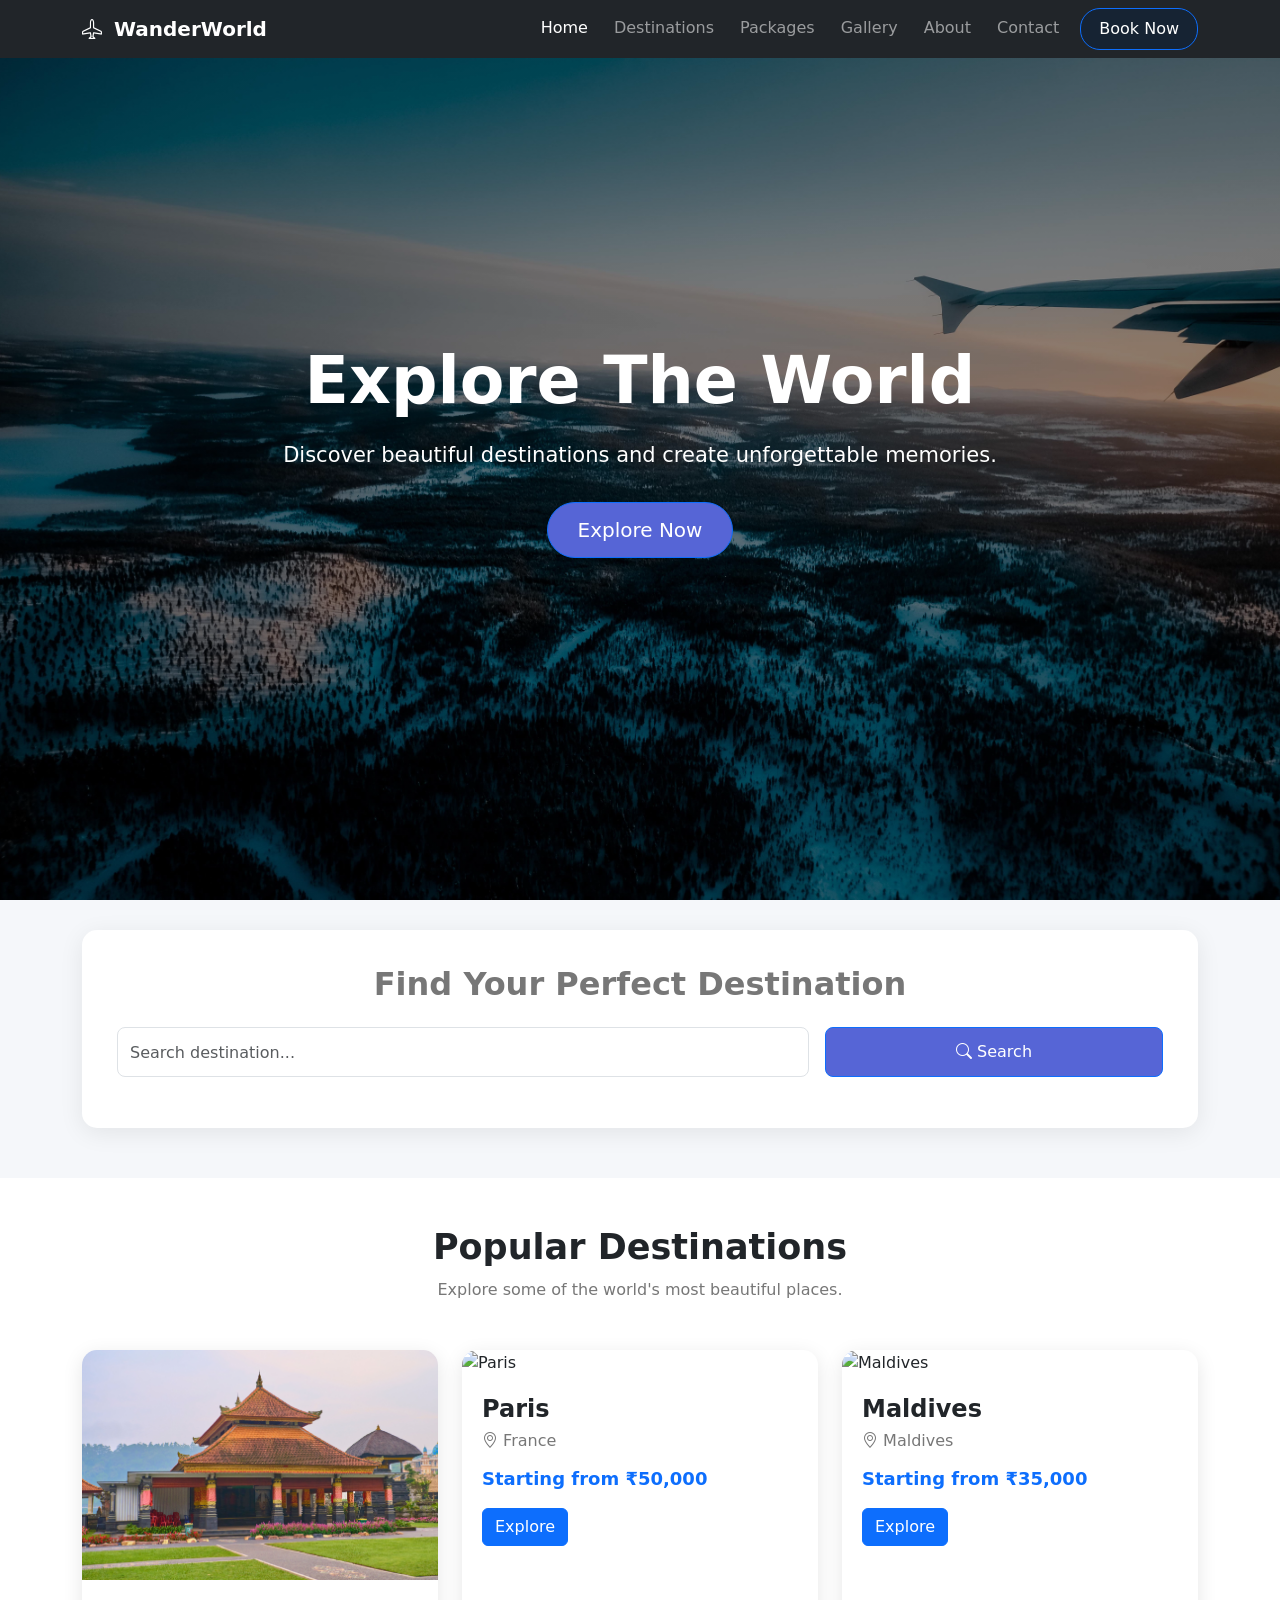
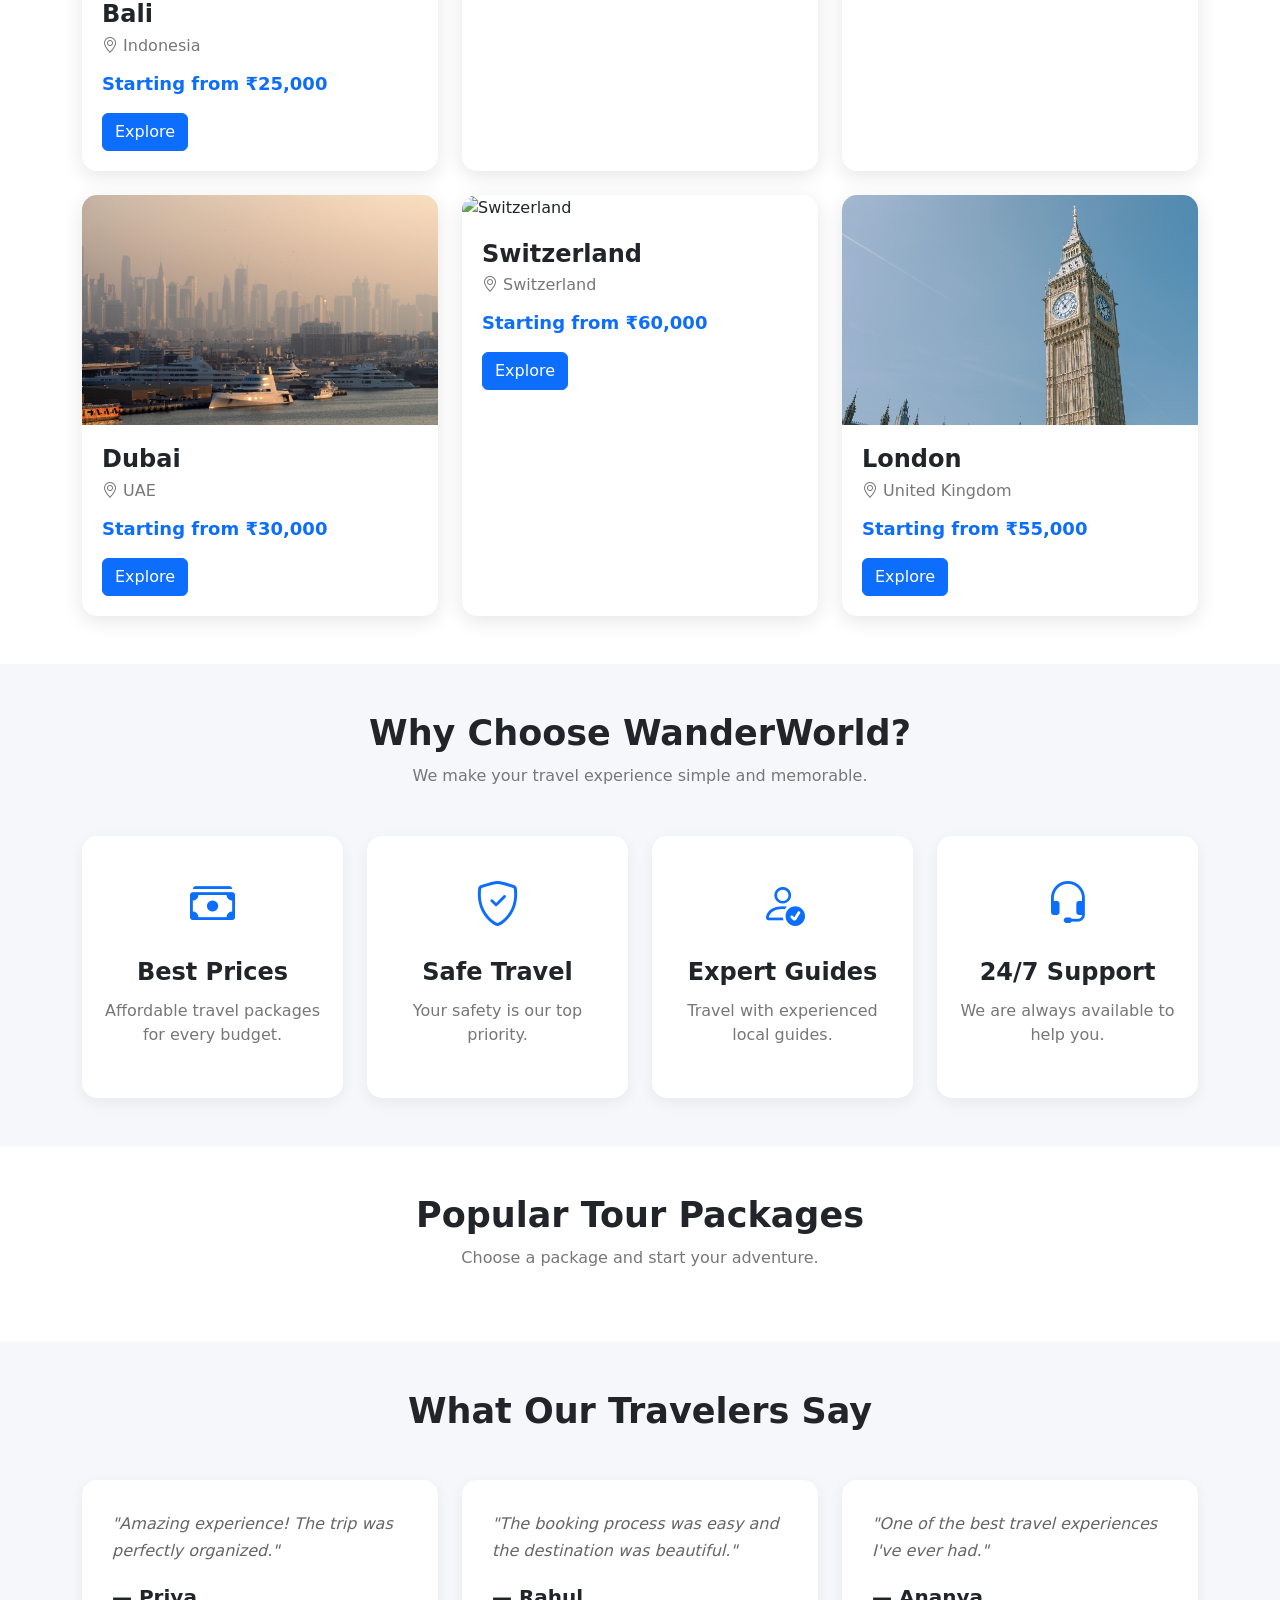
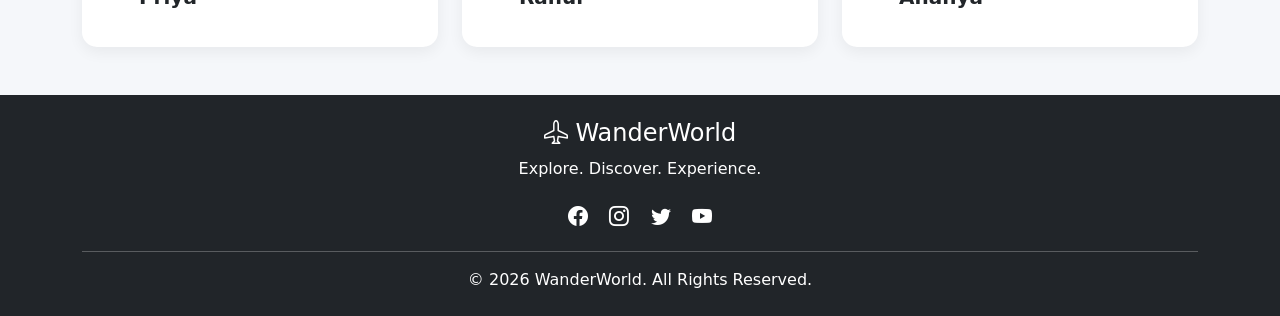
==== index.html @ 29ab521f "update" ====
<!DOCTYPE html>
<html lang="en">
<head>
    <meta charset="UTF-8">
    <meta name="viewport" content="width=device-width, initial-scale=1.0">
    <title>Explore the world</title>
    <link rel="stylesheet" href="index.css">
    <link href="https://cdn.jsdelivr.net/npm/bootstrap@5.3.8/dist/css/bootstrap.min.css" rel="stylesheet" integrity="sha384-sRIl4kxILFvY47J16cr9ZwB07vP4J8+LH7qKQnuqkuIAvNWLzeN8tE5YBujZqJLB" crossorigin="anonymous">
    <script src="https://cdn.jsdelivr.net/npm/bootstrap@5.3.8/dist/js/bootstrap.bundle.min.js" integrity="sha384-FKyoEForCGlyvwx9Hj09JcYn3nv7wiPVlz7YYwJrWVcXK/BmnVDxM+D2scQbITxI" crossorigin="anonymous"></script>
    <link rel="stylesheet" href="https://cdn.jsdelivr.net/npm/bootstrap-icons@1.11.3/font/bootstrap-icons.min.css">
    

</head>
<body>
     <nav class="navbar navbar-expand-lg navbar-dark bg-dark fixed-top">
        <div class="container">

            <a class="navbar-brand fw-bold" href="index.html">
                <i class="bi bi-airplane"></i> WanderWorld
            </a>


            <button class="navbar-toggler" type="button" data-bs-toggle="collapse"
                data-bs-target="#navbarMenu">
                <span class="navbar-toggler-icon"></span>
            </button>

            <div class="collapse navbar-collapse" id="navbarMenu">

                <ul class="navbar-nav ms-auto">

                    <li class="nav-item">
                        <a class="nav-link active" href="index.html">Home</a>
                    </li>

                    <li class="nav-item">
                        <a class="nav-link" href="destinations.html">Destinations</a>
                    </li>

                    <li class="nav-item">
                        <a class="nav-link" href="packages.html">Packages</a>
                    </li>

                    <li class="nav-item">
                        <a class="nav-link" href="gallery.html">Gallery</a>
                    </li>

                    <li class="nav-item">
                        <a class="nav-link" href="about.html">About</a>
                    </li>

                    <li class="nav-item">
                        <a class="nav-link" href="contact.html">Contact</a>
                    </li>

                    <li class="nav-item ms-lg-2">
                        <a class="btn btn-primary" href="booking.html">
                            Book Now
                        </a>
                    </li>

                </ul>

            </div>
        </div>
    </nav>
    <!-- ================= HERO SECTION ================= -->

    <section class="hero">

        <div class="hero-content text-center text-white">

            <h1>Explore The World</h1>

            <p>
                Discover beautiful destinations and create unforgettable memories.
            </p>

            <button class="btn btn-primary btn-lg" id="exploreBtn">
                Explore Now
            </button>

        </div>

    </section>
    <!-- ================= SEARCH SECTION ================= -->

    <section class="search-section">

        <div class="container">

            <div class="search-box">

                <h2 class="text-center mb-4">
                    Find Your Perfect Destination
                </h2>

                <div class="row g-3">

                    <div class="col-md-8">
                        <input type="text"
                            id="destinationSearch"
                            class="form-control"
                            placeholder="Search destination...">
                    </div>

                    <div class="col-md-4">
                        <button class="btn btn-primary w-100"
                            id="searchBtn">
                            <i class="bi bi-search"></i>
                            Search
                        </button>
                    </div>

                </div>

                <p id="searchMessage" class="text-center mt-3"></p>

            </div>

        </div>

    </section>
    <!-- ================= DESTINATIONS ================= -->

    <section class="destinations py-5" id="destinations">

        <div class="container">

            <div class="section-title text-center mb-5">

                <h2>Popular Destinations</h2>

                <p>
                    Explore some of the world's most beautiful places.
                </p>

            </div>

            <!-- JavaScript will create destination cards here -->

            <div class="row g-4" id="destinationContainer">

            </div>

        </div>

    </section>
    <!-- ================= WHY CHOOSE US ================= -->

    <section class="why-us py-5">

        <div class="container">

            <div class="section-title text-center mb-5">

                <h2>Why Choose WanderWorld?</h2>

                <p>
                    We make your travel experience simple and memorable.
                </p>

            </div>

            <div class="row g-4">

                <div class="col-md-3">

                    <div class="feature-card text-center">

                        <i class="bi bi-cash-stack"></i>

                        <h4>Best Prices</h4>

                        <p>
                            Affordable travel packages for every budget.
                        </p>

                    </div>

                </div>


                <div class="col-md-3">

                    <div class="feature-card text-center">

                        <i class="bi bi-shield-check"></i>

                        <h4>Safe Travel</h4>

                        <p>
                            Your safety is our top priority.
                        </p>

                    </div>

                </div>


                <div class="col-md-3">

                    <div class="feature-card text-center">

                        <i class="bi bi-person-check"></i>

                        <h4>Expert Guides</h4>

                        <p>
                            Travel with experienced local guides.
                        </p>

                    </div>

                </div>


                <div class="col-md-3">

                    <div class="feature-card text-center">

                        <i class="bi bi-headset"></i>

                        <h4>24/7 Support</h4>

                        <p>
                            We are always available to help you.
                        </p>

                    </div>

                </div>

            </div>

        </div>

    </section>
    <!-- ================= PACKAGES ================= -->

    <section class="packages py-5">

        <div class="container">

            <div class="section-title text-center mb-5">

                <h2>Popular Tour Packages</h2>

                <p>
                    Choose a package and start your adventure.
                </p>

            </div>

            <!-- JavaScript will create package cards here -->

            <div class="row g-4" id="packageContainer">

            </div>

        </div>

    </section>
    <!-- ================= TESTIMONIALS ================= -->

    <section class="testimonials py-5">

        <div class="container">

            <div class="section-title text-center mb-5">

                <h2>What Our Travelers Say</h2>

            </div>

            <div class="row g-4">

                <div class="col-md-4">

                    <div class="testimonial-card">

                        <p>
                            "Amazing experience! The trip was perfectly organized."
                        </p>

                        <h5>— Priya</h5>

                    </div>

                </div>


                <div class="col-md-4">

                    <div class="testimonial-card">

                        <p>
                            "The booking process was easy and the destination was beautiful."
                        </p>

                        <h5>— Rahul</h5>

                    </div>

                </div>


                <div class="col-md-4">

                    <div class="testimonial-card">

                        <p>
                            "One of the best travel experiences I've ever had."
                        </p>

                        <h5>— Ananya</h5>

                    </div>

                </div>

            </div>

        </div>

    </section>
    <!-- ================= FOOTER ================= -->

    <footer class="bg-dark text-white text-center py-4">

        <div class="container">

            <h5>
                <i class="bi bi-airplane"></i> WanderWorld
            </h5>

            <p class="mb-2">
                Explore. Discover. Experience.
            </p>

            <div class="social-icons">

                <i class="bi bi-facebook"></i>
                <i class="bi bi-instagram"></i>
                <i class="bi bi-twitter"></i>
                <i class="bi bi-youtube"></i>

            </div>

            <hr>

            <p class="mb-0">
                © 2026 WanderWorld. All Rights Reserved.
            </p>

        </div>

    </footer>







    
</body>
<script>
    // ===============================
// WANDERWORLD - HOME PAGE
// ===============================


// ===============================
// 1. DESTINATION DATA
// ===============================

const destinations = [
    {
        name: "Bali",
        country: "Indonesia",
        price: 25000,
        image: "images/bali.jpg"
    },

    {
        name: "Paris",
        country: "France",
        price: 50000,
        image: "images/paris.jpg"
    },

    {
        name: "Maldives",
        country: "Maldives",
        price: 35000,
        image: "images/maldives.jpg"
    },

    {
        name: "Dubai",
        country: "UAE",
        price: 30000,
        image: "images/dubai.jpg"
    },

    {
        name: "Switzerland",
        country: "Switzerland",
        price: 60000,
        image: "images/switzerland.jpg"
    },

    {
        name: "London",
        country: "United Kingdom",
        price: 55000,
        image: "images/london.jpg"
    }
];


// ===============================
// 2. GET DESTINATION CONTAINER
// ===============================

const destinationContainer =
    document.getElementById("destinationContainer");


// ===============================
// 3. DISPLAY DESTINATIONS
// ===============================

function displayDestinations(destinationList) {

    destinationContainer.innerHTML = "";

    destinationList.forEach(function(destination) {

        const card = document.createElement("div");

        card.className = "col-md-4";

        card.innerHTML = `
        
            <div class="destination-card">

                <img src="${destination.image}"
                     alt="${destination.name}">

                <div class="destination-content">

                    <h4>${destination.name}</h4>

                    <p class="location">
                        <i class="bi bi-geo-alt"></i>
                        ${destination.country}
                    </p>

                    <p class="price">
                        Starting from ₹${destination.price.toLocaleString("en-IN")}
                    </p>

                    <button class="btn btn-primary">
                        Explore
                    </button>

                </div>

            </div>
        
        `;

        destinationContainer.appendChild(card);
    });
}


// ===============================
// 4. DISPLAY DESTINATIONS
// ===============================

displayDestinations(destinations);


// ===============================
// 5. SEARCH DESTINATION
// ===============================

const searchInput =
    document.getElementById("destinationSearch");

const searchButton =
    document.getElementById("searchBtn");

const searchMessage =
    document.getElementById("searchMessage");


searchButton.addEventListener("click", function() {

    const searchText =
        searchInput.value.toLowerCase().trim();


    // Check empty search

    if (searchText === "") {

        displayDestinations(destinations);

        searchMessage.textContent =
            "Showing all destinations.";

        return;
    }


    // Filter destinations

    const filteredDestinations =
        destinations.filter(function(destination) {

            return (
                destination.name.toLowerCase().includes(searchText) ||
                destination.country.toLowerCase().includes(searchText)
            );

        });


    // Display results

    displayDestinations(filteredDestinations);


    // Search message

    if (filteredDestinations.length > 0) {

        searchMessage.textContent =
            `${filteredDestinations.length} destination(s) found.`;

    } else {

        searchMessage.textContent =
            "No destination found.";

    }

});


// ===============================
// 6. SEARCH USING ENTER KEY
// ===============================

searchInput.addEventListener("keyup", function(event) {

    if (event.key === "Enter") {

        searchButton.click();

    }

});


// ===============================
// 7. EXPLORE NOW BUTTON
// ===============================

const exploreButton =
    document.getElementById("exploreBtn");


exploreButton.addEventListener("click", function() {

    document.getElementById("destinations")
        .scrollIntoView({
            behavior: "smooth"
        });

});
</script>
</html>
---- index.css ----
* {
    margin: 0;
    padding: 0;
    box-sizing: border-box;
}

html {
    scroll-behavior: smooth;
}

body {
    font-family: Arial, Helvetica, sans-serif;
    color: #333;
    background-color: #fff;
}

section {
    overflow: hidden;
}

.section-title h2 {
    font-weight: 700;
    font-size: 35px;
    margin-bottom: 10px;
}
.section-title p {
    color: #777;
}


/* =========================
   NAVBAR
========================= */

.navbar {
    padding: 15px 0;
}

.navbar-brand {
    font-size: 24px;
}

.navbar-brand i {
    margin-right: 5px;
}

.nav-link {
    margin: 0 5px;
    transition: 0.3s;
}

.nav-link:hover {
    color: white !important;
}

.navbar .btn {
    padding: 8px 18px;
    border-radius: 20px;
    background-color: rgb(22, 35, 51);
}
.navbar .btn:hover{
    background-color: rgb(88, 83, 151);
}
/* =========================
   HERO SECTION
========================= */

.hero {
    height: 100vh;

    background-image:
        linear-gradient(
            rgba(0, 0, 0, 0.45),
            rgba(0, 0, 0, 0.45)
        ),
        url("./images/hero.jpg");

    background-size: cover;
    background-position: center;

    display: flex;
    align-items: center;
    justify-content: center;

    text-align: center;
}

.hero-content {
    max-width: 800px;
    padding: 20px;
}
.hero-content h1 {
    font-size: 65px;
    font-weight: 800;
    margin-bottom: 20px;
}

.hero-content p {
    font-size: 21px;
    margin-bottom: 30px;
}

.hero-content .btn {
    padding: 12px 30px;
    border-radius: 30px;
    background-color: rgb(86, 101, 214);
}
.hero-content .btn:hover{
    background-color: rgb(86, 101, 214);
}
/* =========================
   SEARCH SECTION
========================= */

.search-section {
    background-color: #f5f7fa;
    padding: 50px 0;
}

.search-box {
    background-color: white;
    padding: 35px;
    border-radius: 15px;

    box-shadow: 0 5px 25px rgba(0, 0, 0, 0.08);

    margin-top: -20px;
}

.search-box h2 {
    font-weight: 600;
    color: #777;
}

.search-box input {
    height: 50px;
    border-radius: 8px;
}

.search-box button {
    height: 50px;
    border-radius: 8px;
    background-color: rgb(86, 101, 214);
}
.search-box button:hover{
    background-color: rgb(86, 101, 214);
}
#searchMessage {
    font-weight: 600;
}
/* =========================
   DESTINATIONS
========================= */

.destinations {
    background-color: #fff;
}

.destination-card {
    background-color: white;
    border-radius: 15px;
    overflow: hidden;

    box-shadow: 0 5px 20px rgba(0, 0, 0, 0.10);

    transition: 0.4s;

    height: 100%;
}

.destination-card:hover {
    transform: translateY(-10px);

    box-shadow: 0 12px 30px rgba(0, 0, 0, 0.15);
}

.destination-card img {
    width: 100%;
    height: 230px;

    object-fit: cover;

    transition: 0.4s;
}
.destination-card:hover img {
    transform: scale(1.05);
}

.destination-content {
    padding: 20px;
}

.destination-content h4 {
    font-weight: 600;
    margin-bottom: 5px;
}

.destination-content .location {
    color: #777;
    margin-bottom: 12px;
}

.destination-content .price {
    color: #0d6efd;
    font-weight: 700;
    font-size: 18px;
}
/* =========================
   WHY CHOOSE US
========================= */

.why-us {
    background-color: #f5f7fa;
}

.feature-card {
    background-color: white;

    padding: 35px 20px;

    border-radius: 15px;

    height: 100%;

    transition: 0.3s;

    box-shadow: 0 5px 15px rgba(0, 0, 0, 0.06);
}

.feature-card:hover {
    transform: translateY(-8px);
}

.feature-card i {
    font-size: 45px;
    color: #0d6efd;

    display: block;

    margin-bottom: 20px;
}
.feature-card h4 {
    font-weight: 700;
    margin-bottom: 12px;
}

.feature-card p {
    color: #777;
}
/* =========================
   PACKAGES
========================= */

.packages {
    background-color: white;
}

.package-card {
    border: none;
    border-radius: 15px;

    overflow: hidden;

    box-shadow: 0 5px 20px rgba(0, 0, 0, 0.10);

    transition: 0.4s;

    height: 100%;
}

.package-card:hover {
    transform: translateY(-8px);
}

.package-card img {
    width: 100%;
    height: 220px;

    object-fit: cover;
}

.package-content {
    padding: 20px;
}
.package-content h4 {
    font-weight: 700;
}

.package-price {
    color: #0d6efd;

    font-size: 22px;

    font-weight: 700;
}
/* =========================
   TESTIMONIALS
========================= */

.testimonials {
    background-color: #f5f7fa;
}

.testimonial-card {
    background-color: white;

    padding: 30px;

    border-radius: 15px;

    height: 100%;

    box-shadow: 0 5px 15px rgba(0, 0, 0, 0.06);

    transition: 0.3s;
}

.testimonial-card:hover {
    transform: translateY(-5px);
}

.testimonial-card p {
    color: #666;

    font-style: italic;

    line-height: 1.7;

    margin-bottom: 20px;
}
.testimonial-card h5 {
    font-weight: 700;
}
/* =========================
   FOOTER
========================= */

footer {
    padding: 40px 0 !important;
}

footer h5 {
    font-size: 24px;
    margin-bottom: 10px;
}

.social-icons {
    margin: 20px 0;
}

.social-icons i {
    font-size: 20px;
    margin: 0 8px;

    cursor: pointer;

    transition: 0.3s;
}

.social-icons i:hover {
    color: #0d6efd;
}
/* =========================
   RESPONSIVE DESIGN
========================= */

@media (max-width: 768px) {

    .hero {
        height: 85vh;
    }

    .hero-content h1 {
        font-size: 42px;
    }

    .hero-content p {
        font-size: 17px;
    }

    .section-title h2 {
        font-size: 28px;
    }

    .search-box {
        padding: 25px;
    }

    .destination-card img {
        height: 200px;
    }
}
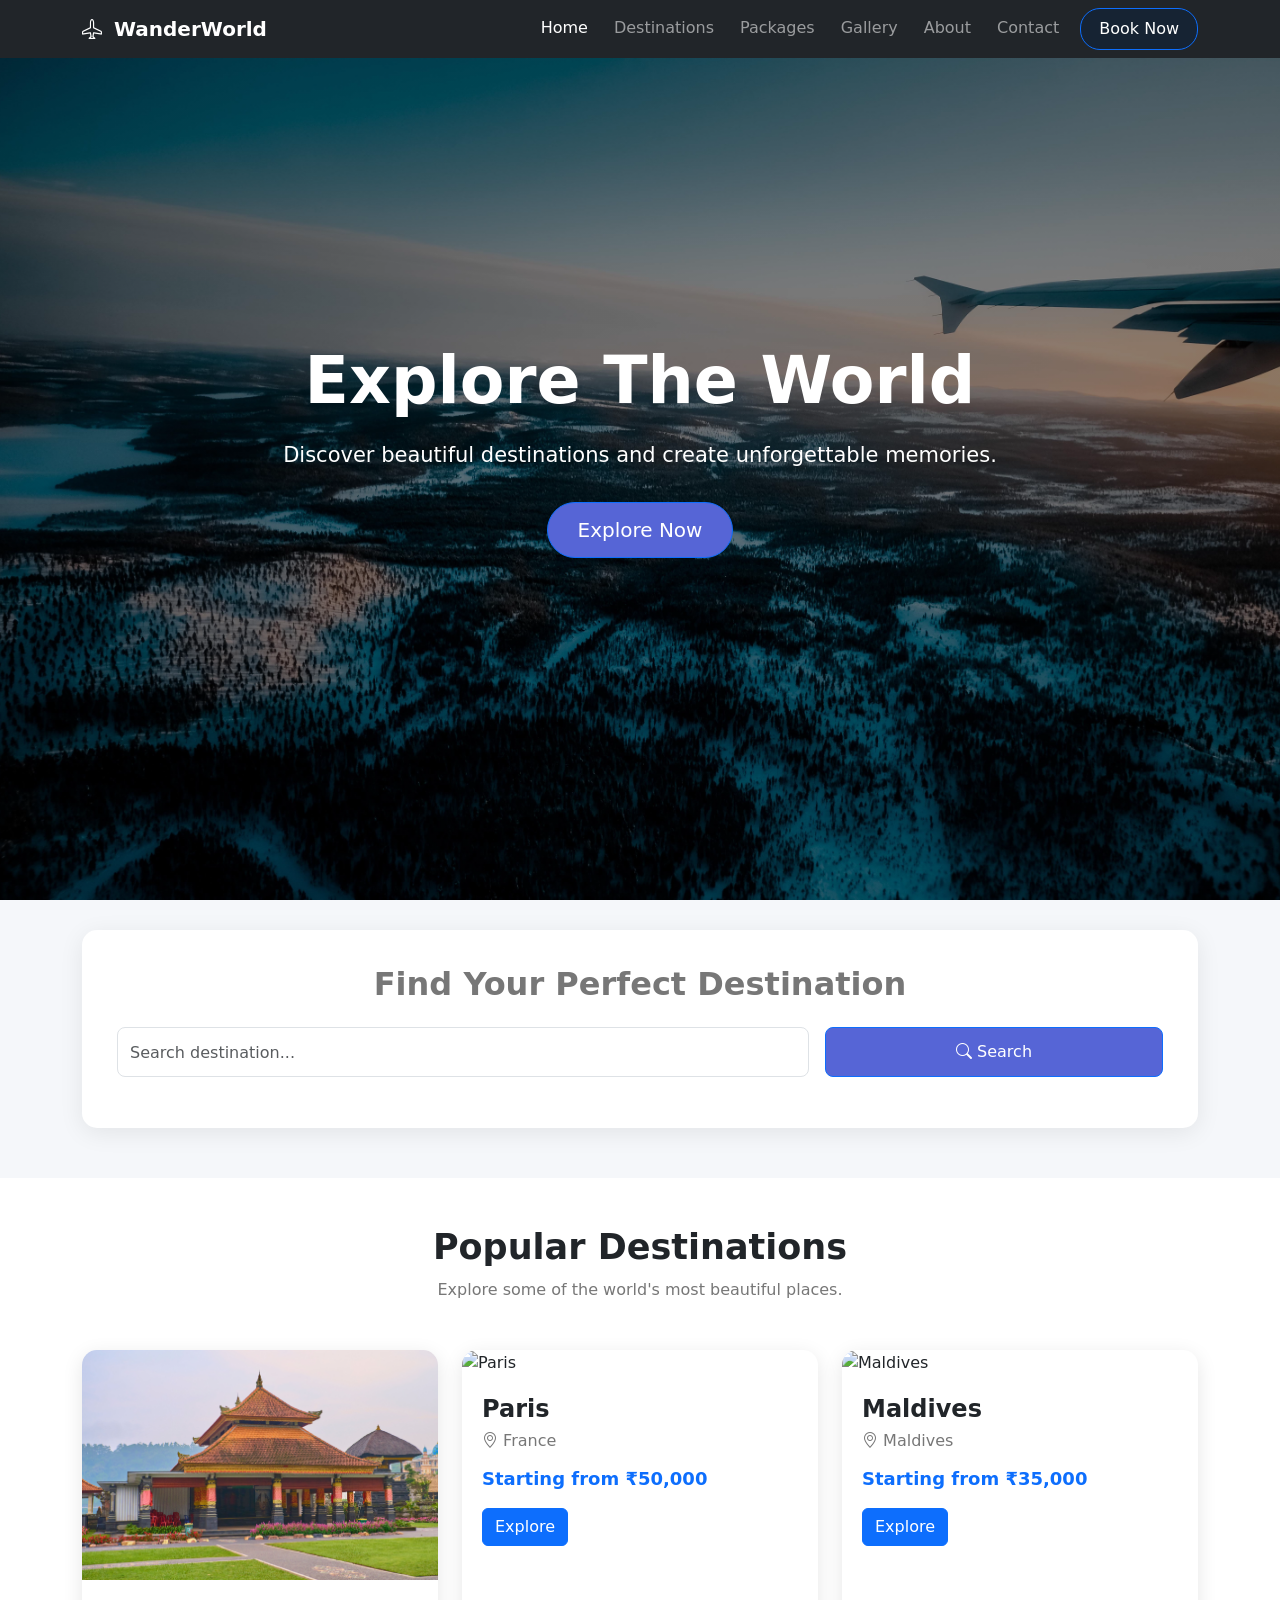
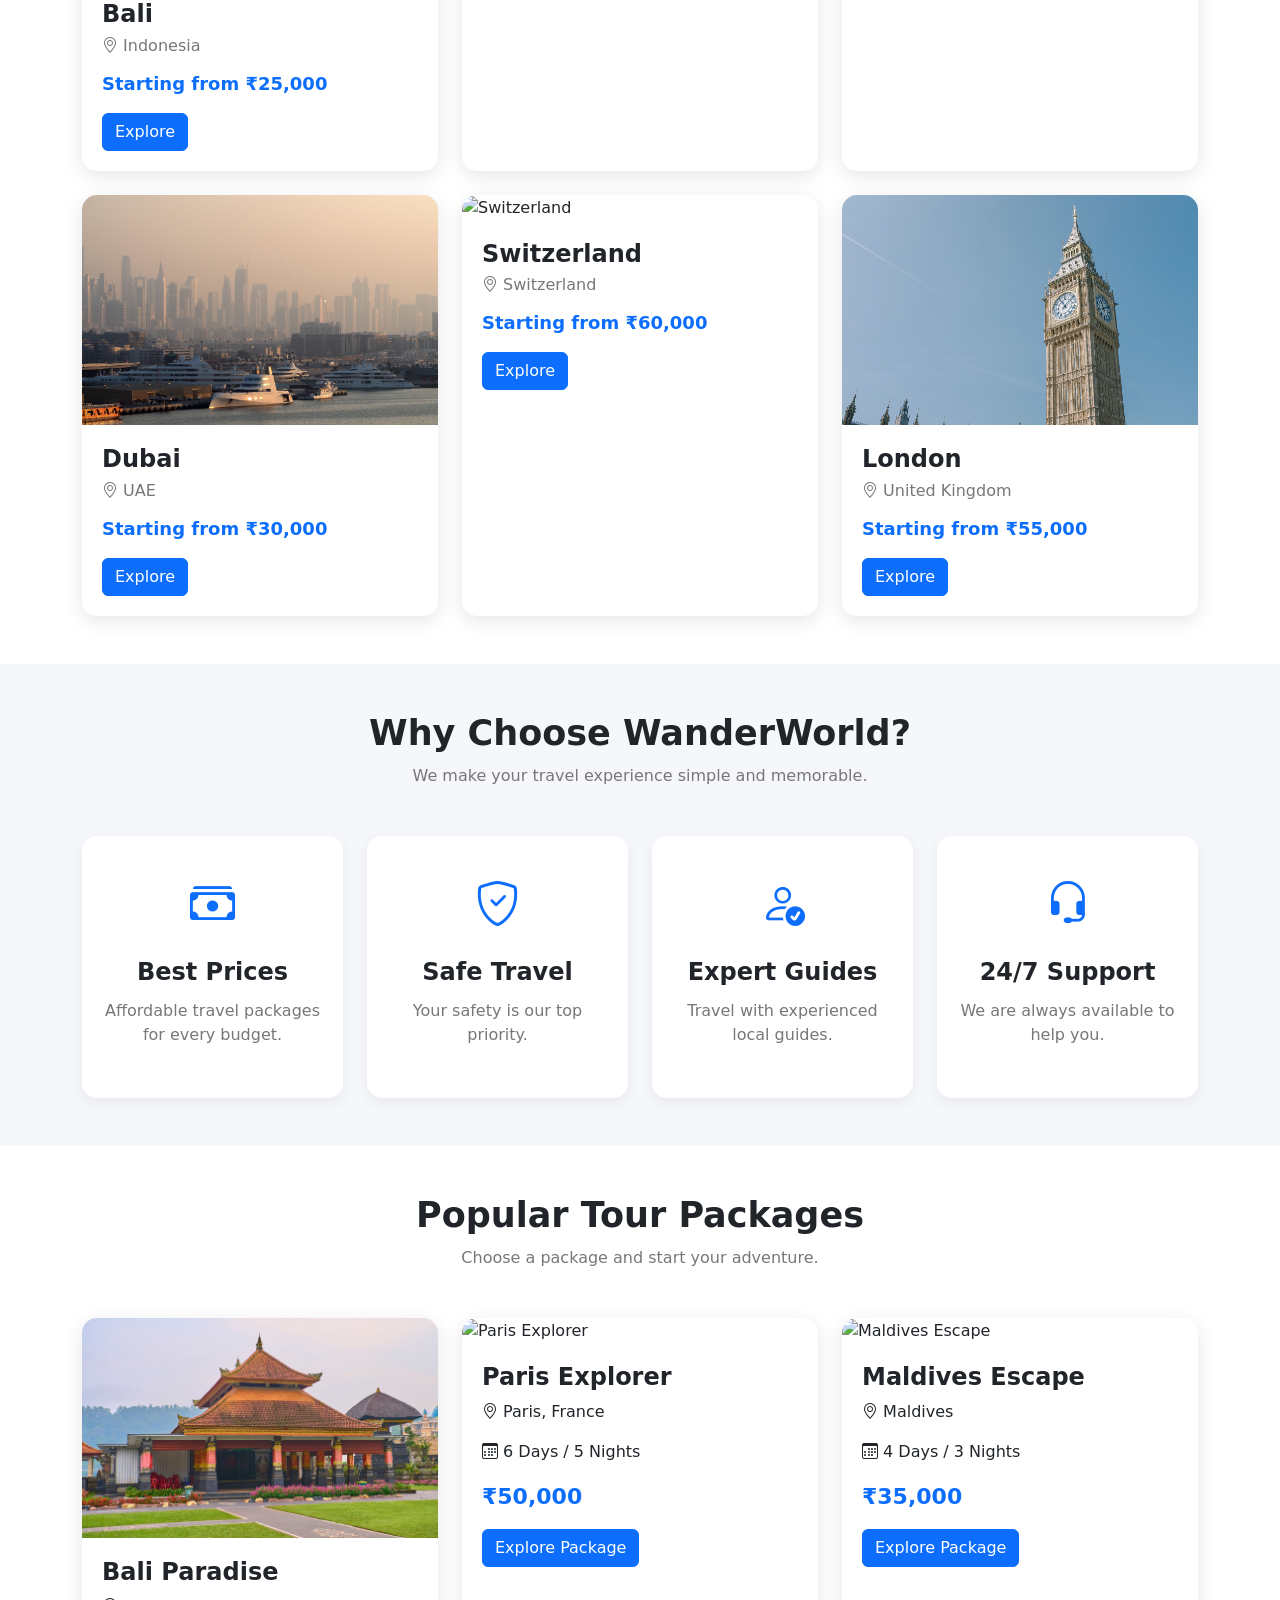
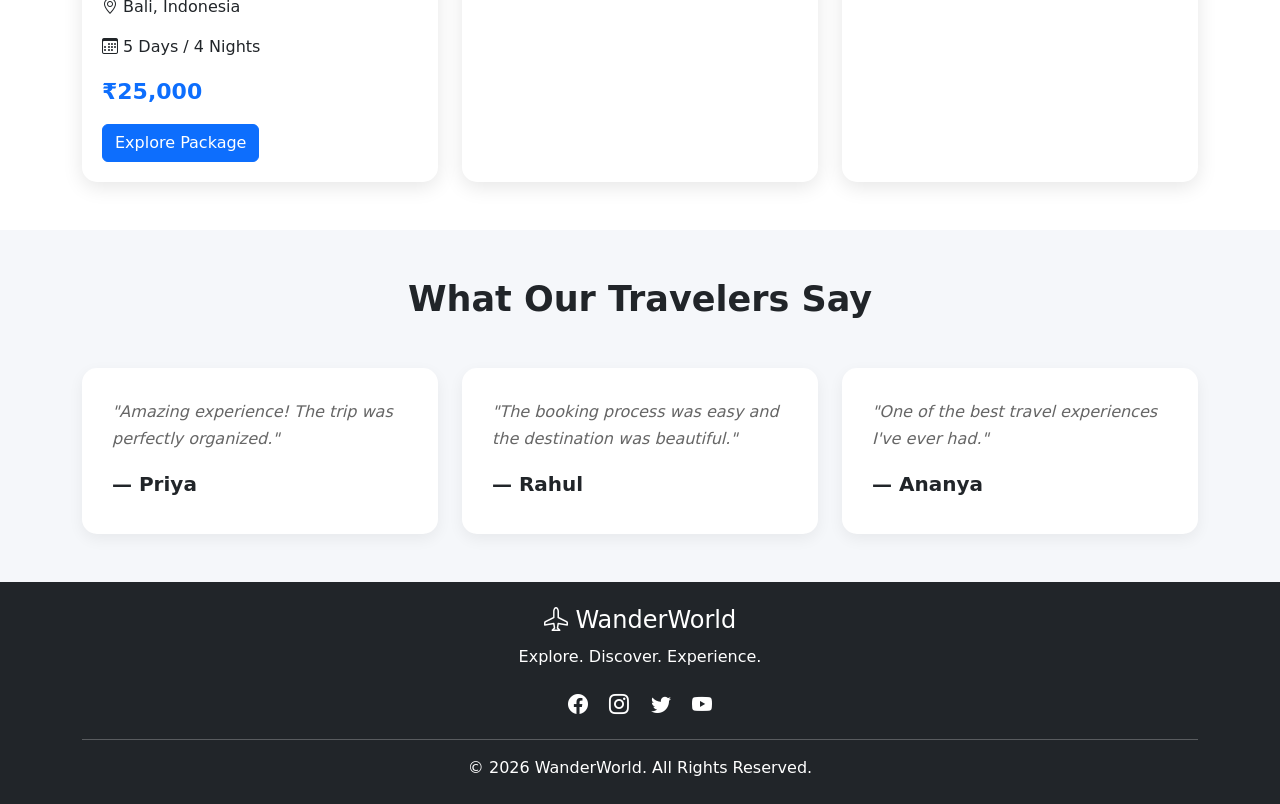
==== commit ea6e3d58: "push" ====
--- a/index.html
+++ b/index.html
@@ -356,6 +356,78 @@
         </div>
 
     </footer>
+    <!-- ===============================
+     PACKAGE DETAILS MODAL
+================================ -->
+
+<div class="modal fade" id="packageModal" tabindex="-1">
+
+    <div class="modal-dialog modal-dialog-centered">
+
+        <div class="modal-content">
+
+            <div class="modal-header">
+
+                <h5 class="modal-title" id="modalPackageName">
+                    Package Details
+                </h5>
+
+                <button type="button"
+                        class="btn-close"
+                        data-bs-dismiss="modal">
+                </button>
+
+            </div>
+
+            <div class="modal-body">
+
+                <img id="modalPackageImage"
+                     src=""
+                     alt="Package"
+                     class="img-fluid rounded mb-3">
+
+                <p>
+                    <strong>📍 Destination:</strong>
+                    <span id="modalDestination"></span>
+                </p>
+
+                <p>
+                    <strong>📅 Duration:</strong>
+                    <span id="modalDuration"></span>
+                </p>
+
+                <p>
+                    <strong>💰 Price:</strong>
+                    ₹<span id="modalPrice"></span>
+                </p>
+
+                <p id="modalDescription"></p>
+
+            </div>
+
+            <div class="modal-footer">
+
+                <button type="button"
+                        class="btn btn-secondary"
+                        data-bs-dismiss="modal">
+                    Close
+                </button>
+
+                <a href="booking.html"
+                   class="btn btn-primary">
+                    🎫 Book Now
+                </a>
+
+            </div>
+
+        </div>
+
+    </div>
+
+</div>
+    <script src="js/index.js"></script>
+</body>
+</html>
 
 
 
@@ -364,224 +436,4 @@
 
 
     
-</body>
-<script>
-    // ===============================
-// WANDERWORLD - HOME PAGE
-// ===============================
-
-
-// ===============================
-// 1. DESTINATION DATA
-// ===============================
-
-const destinations = [
-    {
-        name: "Bali",
-        country: "Indonesia",
-        price: 25000,
-        image: "images/bali.jpg"
-    },
-
-    {
-        name: "Paris",
-        country: "France",
-        price: 50000,
-        image: "images/paris.jpg"
-    },
-
-    {
-        name: "Maldives",
-        country: "Maldives",
-        price: 35000,
-        image: "images/maldives.jpg"
-    },
-
-    {
-        name: "Dubai",
-        country: "UAE",
-        price: 30000,
-        image: "images/dubai.jpg"
-    },
-
-    {
-        name: "Switzerland",
-        country: "Switzerland",
-        price: 60000,
-        image: "images/switzerland.jpg"
-    },
-
-    {
-        name: "London",
-        country: "United Kingdom",
-        price: 55000,
-        image: "images/london.jpg"
-    }
-];
-
-
-// ===============================
-// 2. GET DESTINATION CONTAINER
-// ===============================
-
-const destinationContainer =
-    document.getElementById("destinationContainer");
-
-
-// ===============================
-// 3. DISPLAY DESTINATIONS
-// ===============================
-
-function displayDestinations(destinationList) {
-
-    destinationContainer.innerHTML = "";
-
-    destinationList.forEach(function(destination) {
-
-        const card = document.createElement("div");
-
-        card.className = "col-md-4";
-
-        card.innerHTML = `
-        
-            <div class="destination-card">
-
-                <img src="${destination.image}"
-                     alt="${destination.name}">
-
-                <div class="destination-content">
-
-                    <h4>${destination.name}</h4>
-
-                    <p class="location">
-                        <i class="bi bi-geo-alt"></i>
-                        ${destination.country}
-                    </p>
-
-                    <p class="price">
-                        Starting from ₹${destination.price.toLocaleString("en-IN")}
-                    </p>
-
-                    <button class="btn btn-primary">
-                        Explore
-                    </button>
-
-                </div>
-
-            </div>
-        
-        `;
-
-        destinationContainer.appendChild(card);
-    });
-}
-
-
-// ===============================
-// 4. DISPLAY DESTINATIONS
-// ===============================
-
-displayDestinations(destinations);
-
-
-// ===============================
-// 5. SEARCH DESTINATION
-// ===============================
-
-const searchInput =
-    document.getElementById("destinationSearch");
-
-const searchButton =
-    document.getElementById("searchBtn");
-
-const searchMessage =
-    document.getElementById("searchMessage");
-
-
-searchButton.addEventListener("click", function() {
-
-    const searchText =
-        searchInput.value.toLowerCase().trim();
-
-
-    // Check empty search
-
-    if (searchText === "") {
-
-        displayDestinations(destinations);
-
-        searchMessage.textContent =
-            "Showing all destinations.";
-
-        return;
-    }
-
-
-    // Filter destinations
-
-    const filteredDestinations =
-        destinations.filter(function(destination) {
-
-            return (
-                destination.name.toLowerCase().includes(searchText) ||
-                destination.country.toLowerCase().includes(searchText)
-            );
-
-        });
-
-
-    // Display results
-
-    displayDestinations(filteredDestinations);
-
-
-    // Search message
-
-    if (filteredDestinations.length > 0) {
-
-        searchMessage.textContent =
-            `${filteredDestinations.length} destination(s) found.`;
-
-    } else {
-
-        searchMessage.textContent =
-            "No destination found.";
-
-    }
-
-});
-
-
-// ===============================
-// 6. SEARCH USING ENTER KEY
-// ===============================
-
-searchInput.addEventListener("keyup", function(event) {
-
-    if (event.key === "Enter") {
-
-        searchButton.click();
-
-    }
-
-});
-
-
-// ===============================
-// 7. EXPLORE NOW BUTTON
-// ===============================
-
-const exploreButton =
-    document.getElementById("exploreBtn");
-
-
-exploreButton.addEventListener("click", function() {
-
-    document.getElementById("destinations")
-        .scrollIntoView({
-            behavior: "smooth"
-        });
-
-});
-</script>
-</html>+</body>
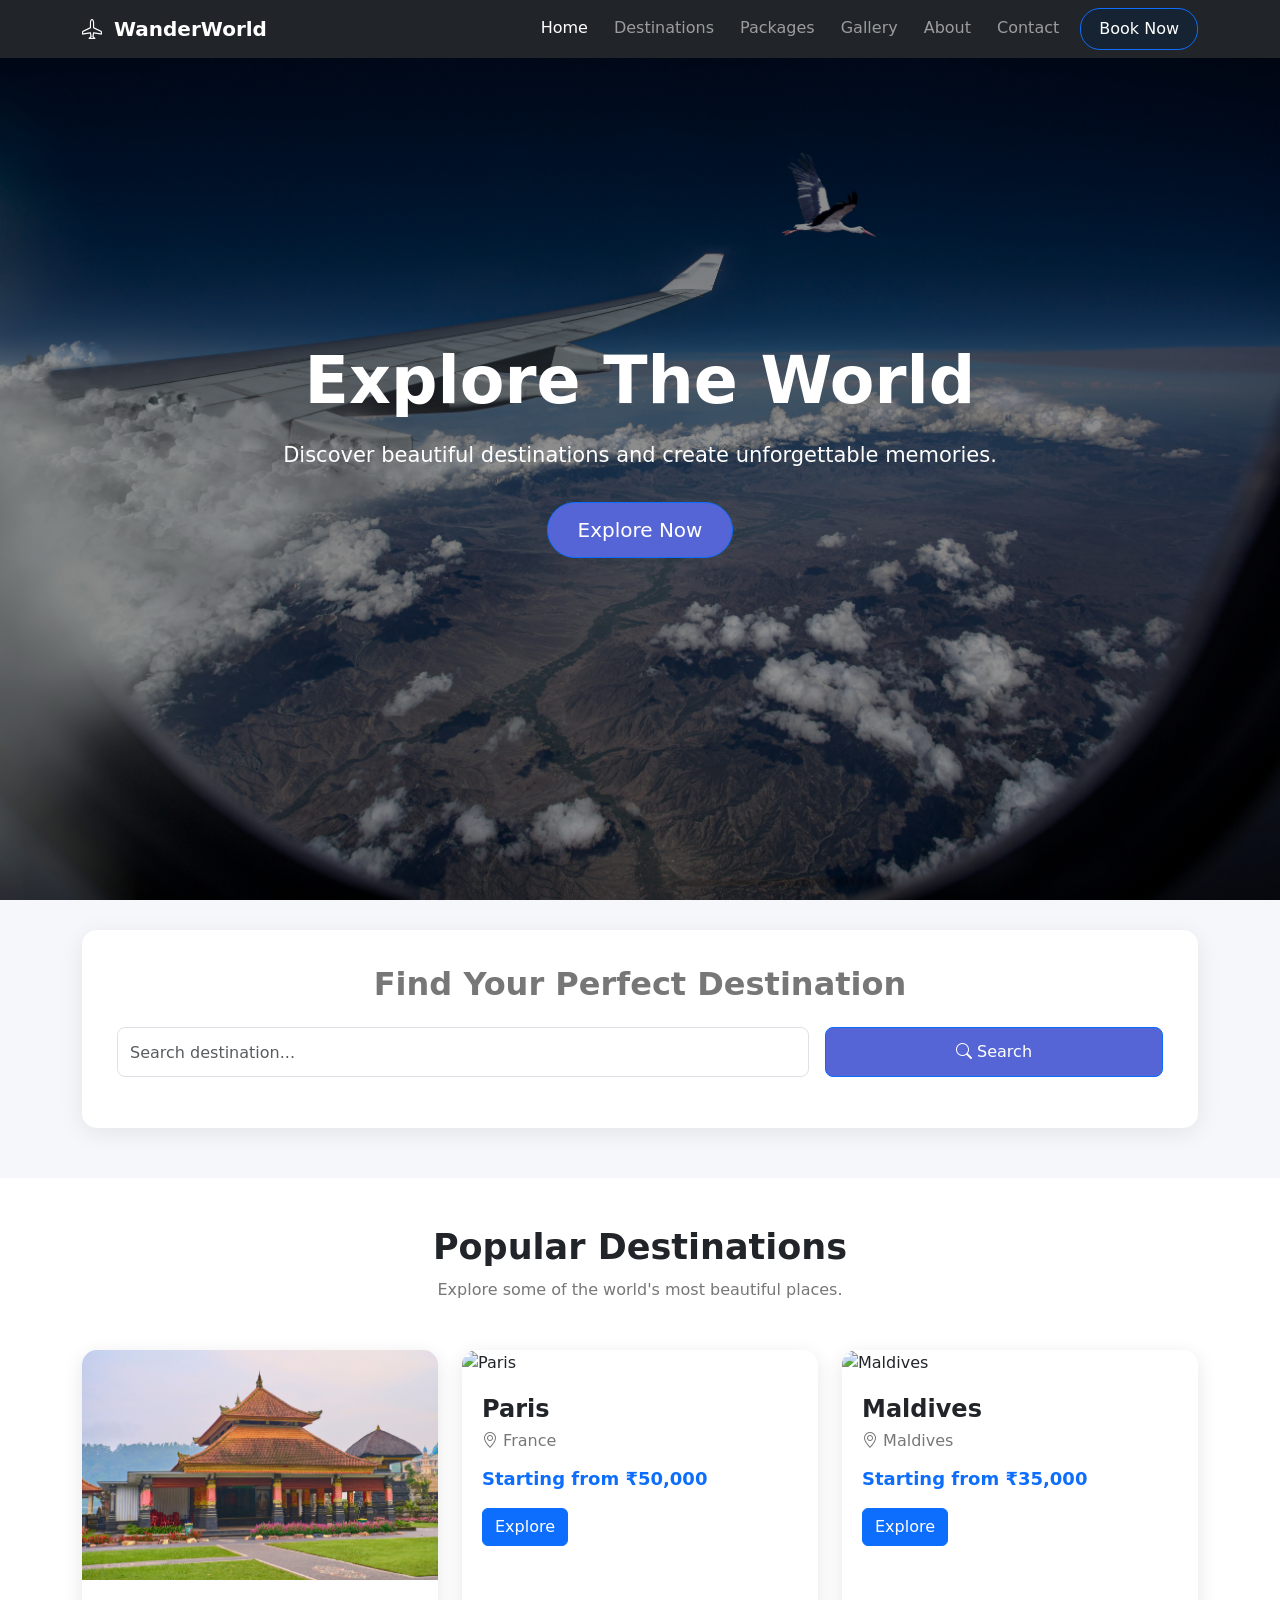
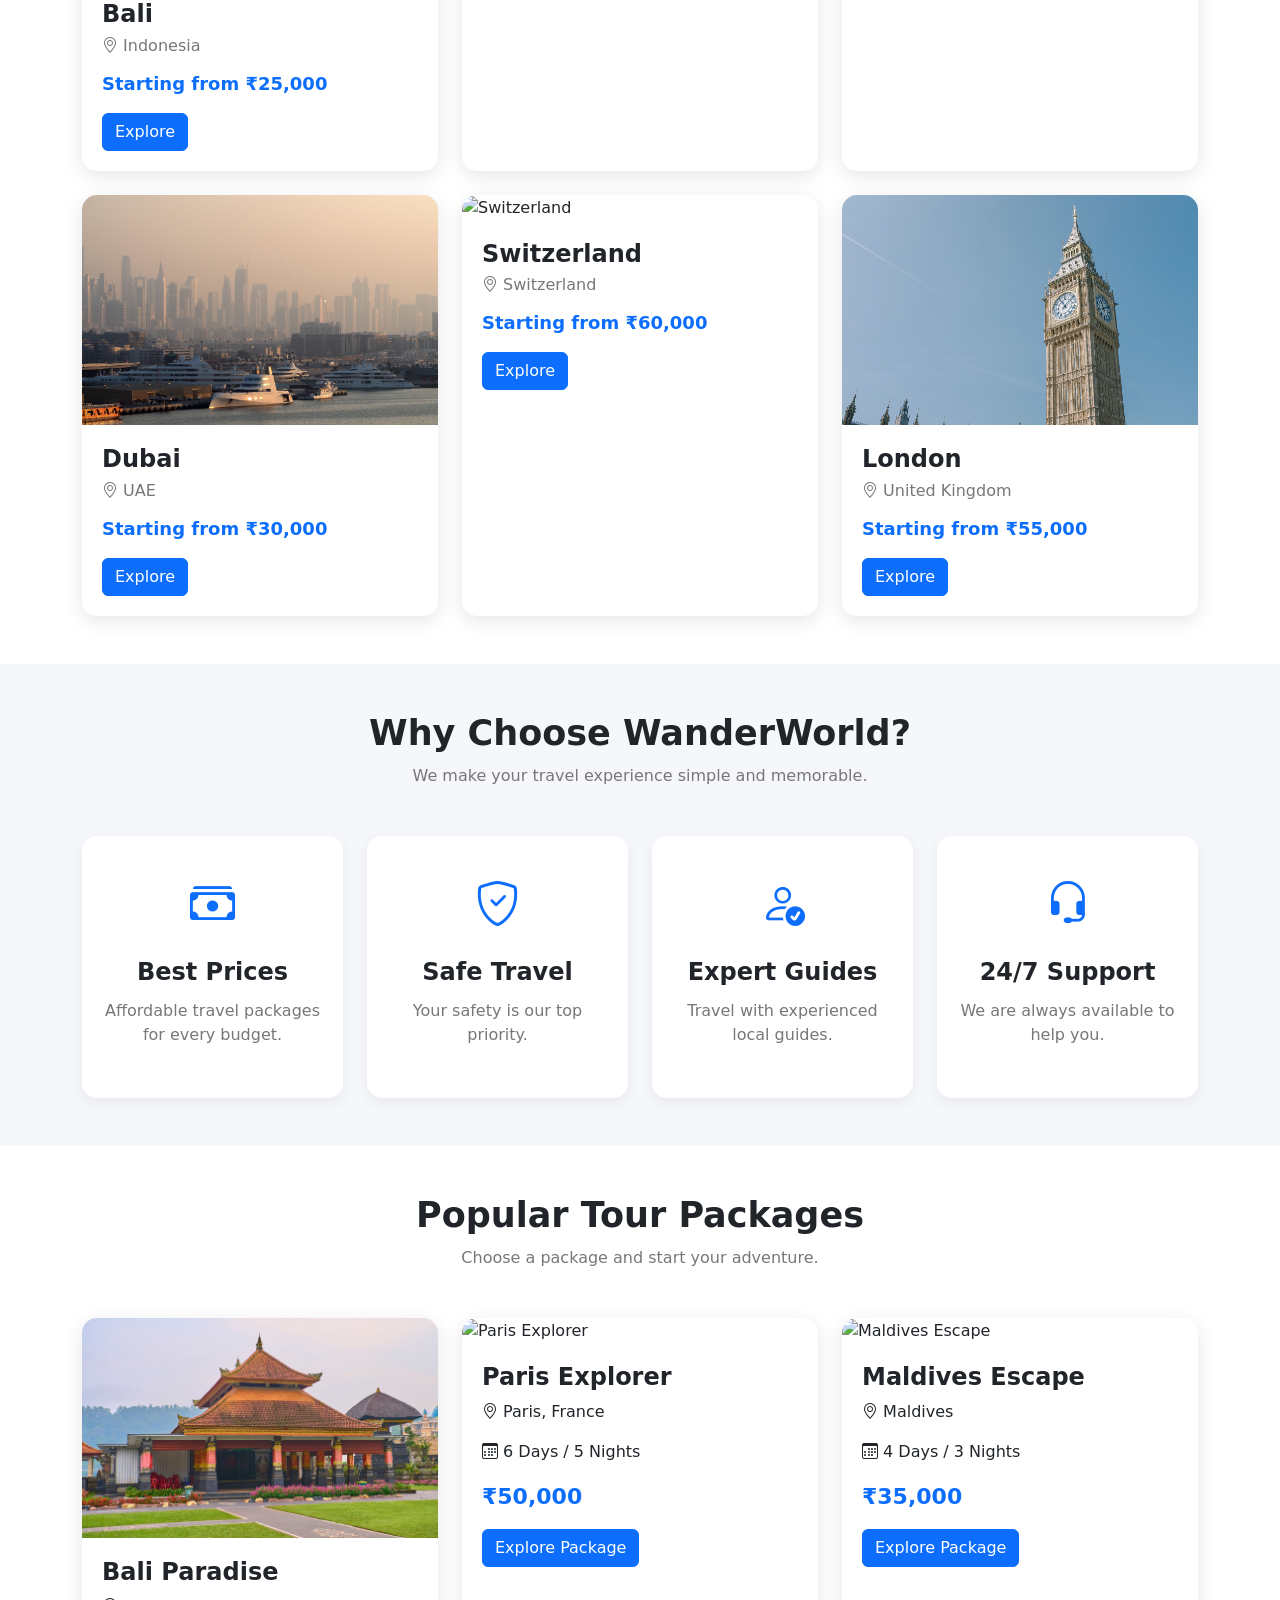
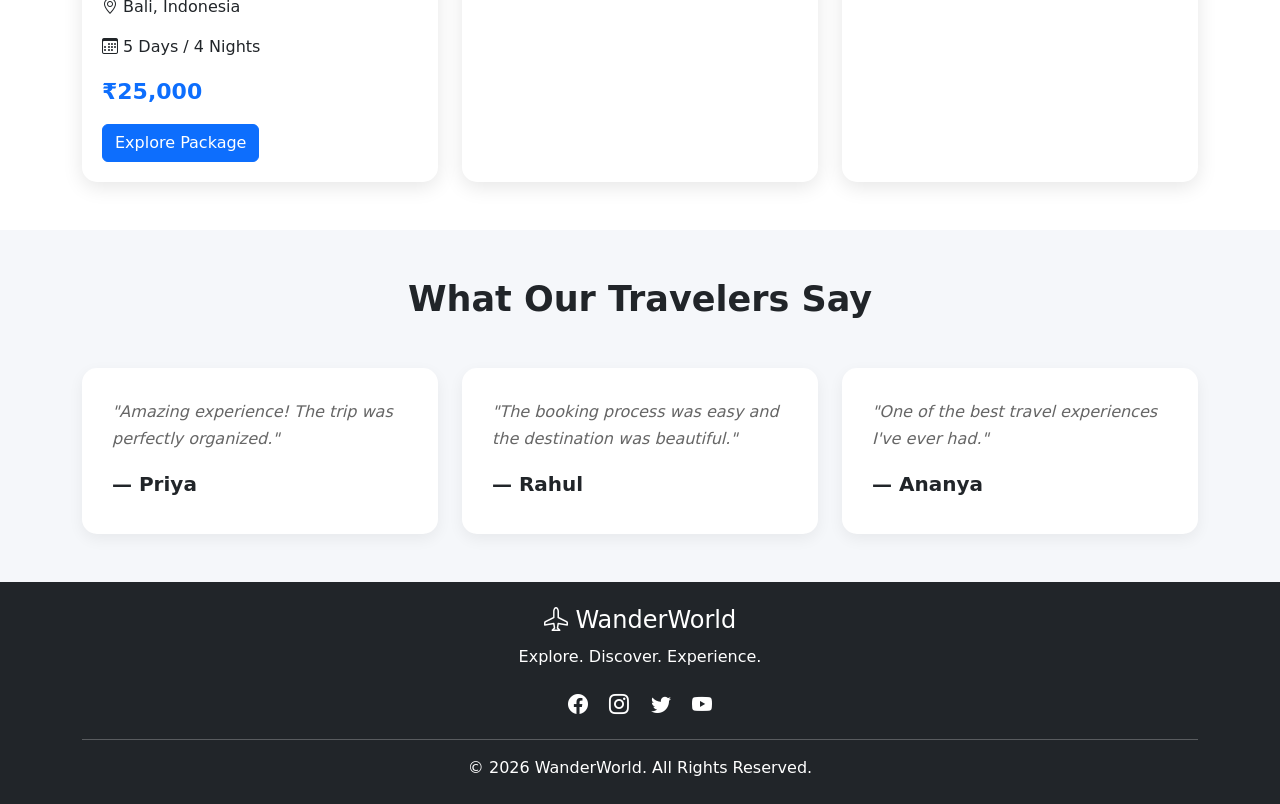
==== commit 69dd9f8e: "updating" ====
--- a/index.html
+++ b/index.html
@@ -413,10 +413,11 @@
                     Close
                 </button>
 
-                <a href="booking.html"
-                   class="btn btn-primary">
-                    🎫 Book Now
-                </a>
+                <button type="button"
+                class="btn btn-primary"
+                id="bookPackageBtn">
+                🎫 Book Now
+            </button>
 
             </div>
 
--- a/index.css
+++ b/index.css
@@ -69,7 +69,7 @@
     height: 100vh;
 
     background-image:
-        linear-gradient(
+         linear-gradient(
             rgba(0, 0, 0, 0.45),
             rgba(0, 0, 0, 0.45)
         ),
@@ -389,4 +389,27 @@
     .destination-card img {
         height: 200px;
     }
+}
+/* ===============================
+   PRINT BOOKING
+================================ */
+
+@media print {
+
+    body * {
+        visibility: hidden;
+    }
+
+    #bookingConfirmation,
+    #bookingConfirmation * {
+        visibility: visible;
+    }
+
+    #bookingConfirmation {
+        position: absolute;
+        left: 0;
+        top: 0;
+        width: 100%;
+    }
+
 }
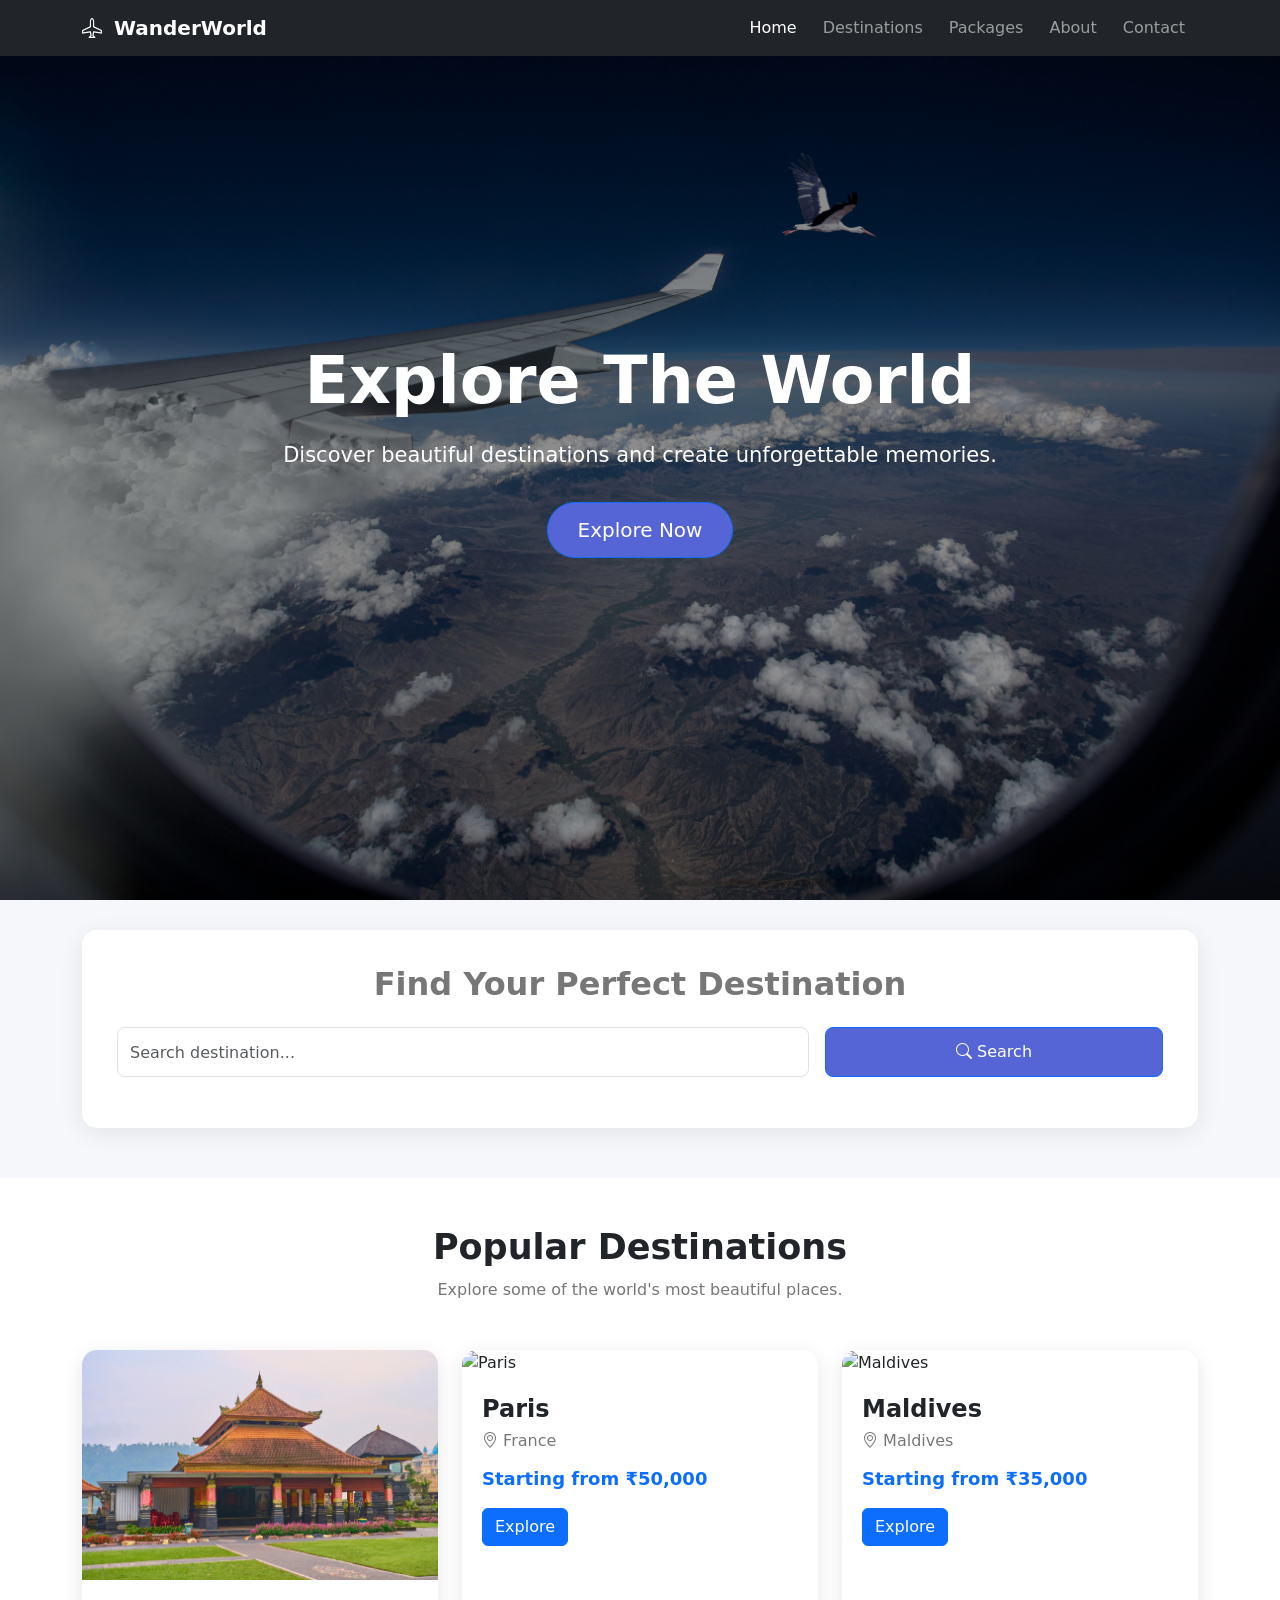
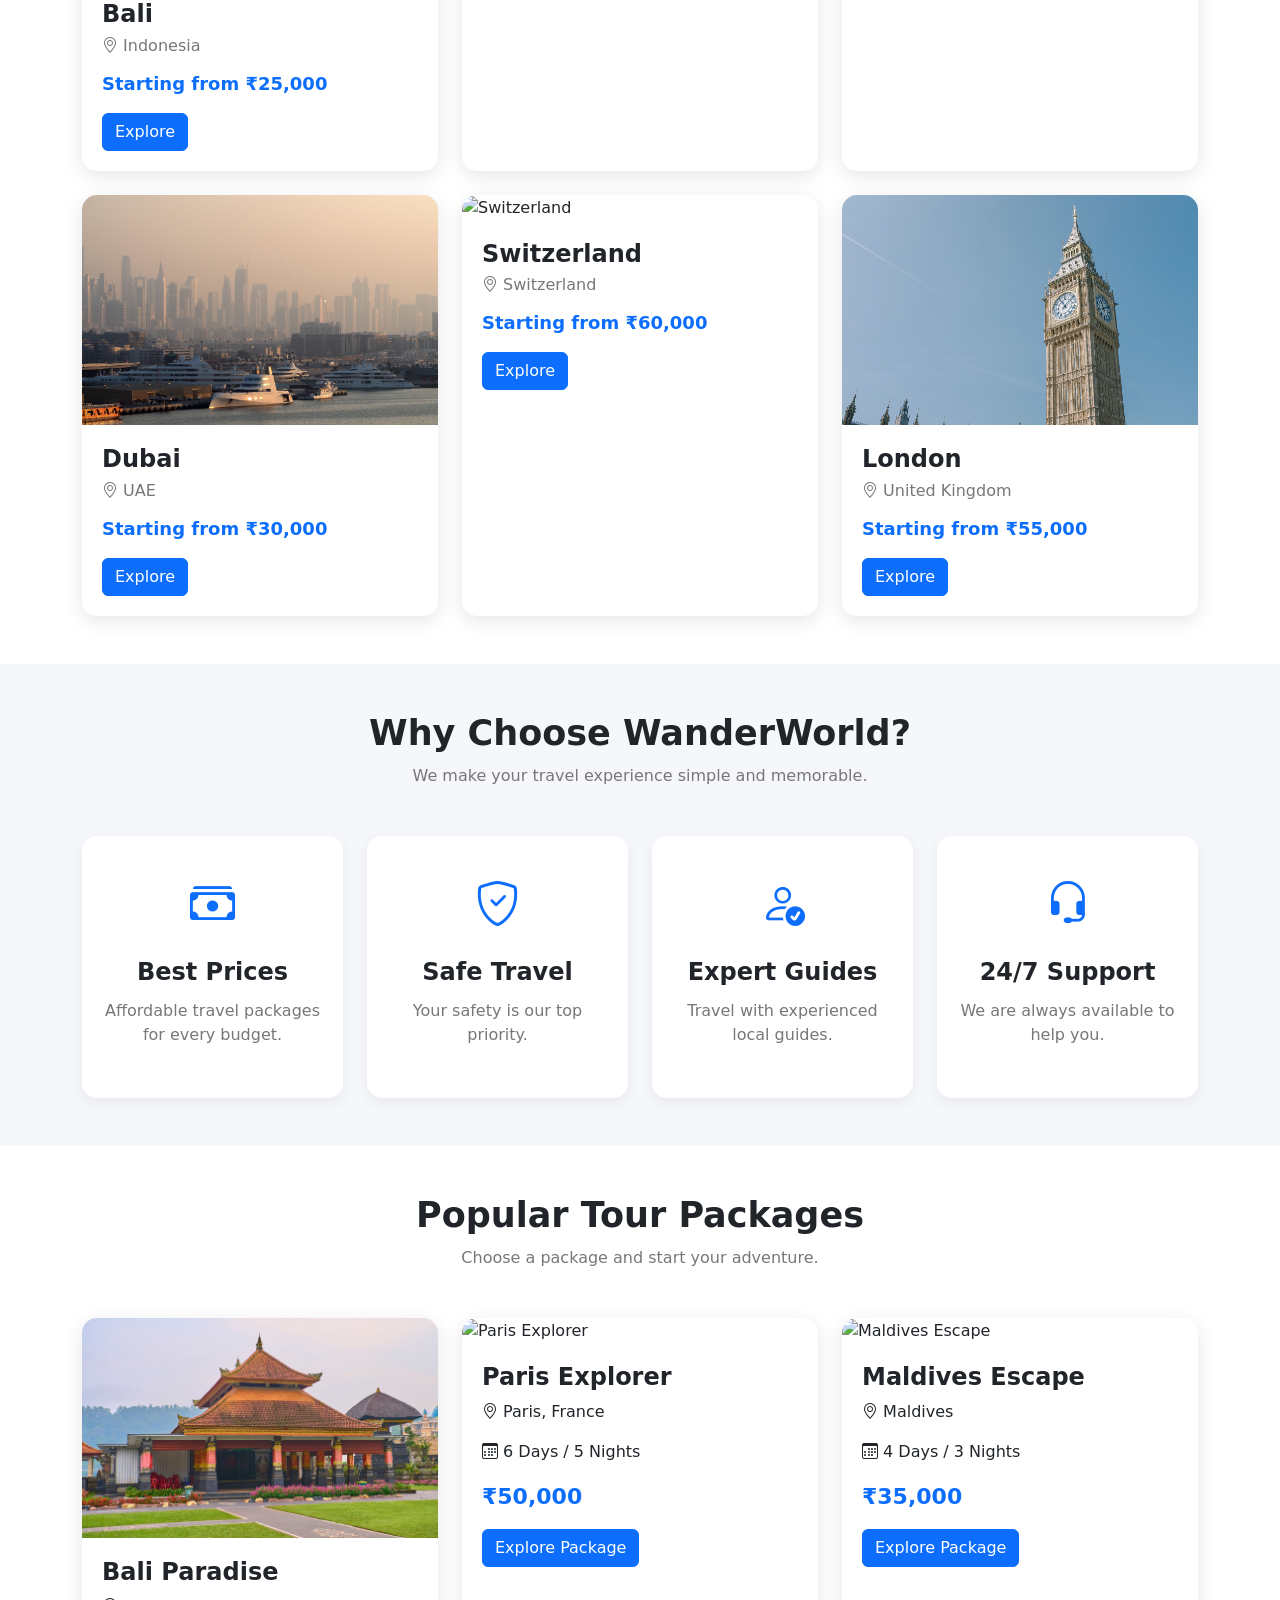
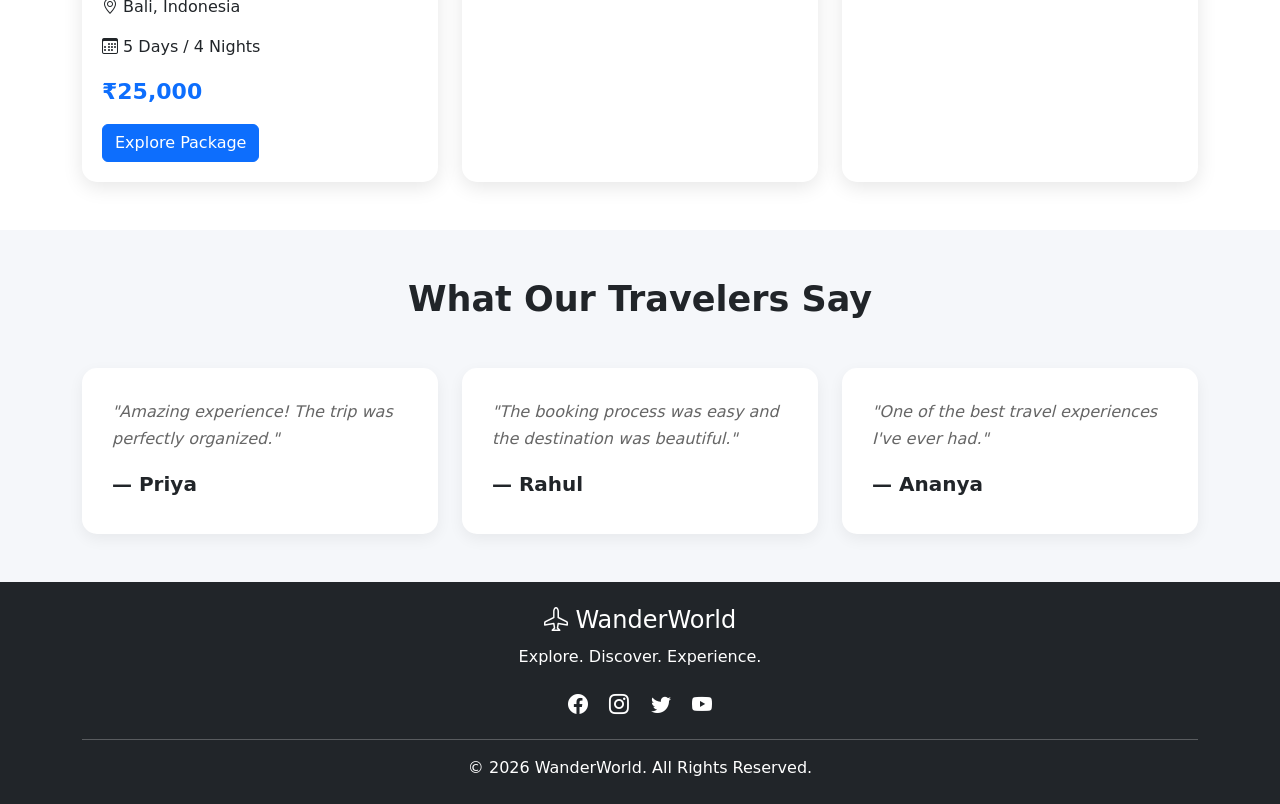
==== commit 76846ff3: "update" ====
--- a/index.html
+++ b/index.html
@@ -42,10 +42,6 @@
                     </li>
 
                     <li class="nav-item">
-                        <a class="nav-link" href="gallery.html">Gallery</a>
-                    </li>
-
-                    <li class="nav-item">
                         <a class="nav-link" href="about.html">About</a>
                     </li>
 
@@ -53,12 +49,6 @@
                         <a class="nav-link" href="contact.html">Contact</a>
                     </li>
 
-                    <li class="nav-item ms-lg-2">
-                        <a class="btn btn-primary" href="booking.html">
-                            Book Now
-                        </a>
-                    </li>
-
                 </ul>
 
             </div>
@@ -85,7 +75,8 @@
     </section>
     <!-- ================= SEARCH SECTION ================= -->
 
-    <section class="search-section">
+    <section class="search-section" 
+    id="destinationSearchSection">
 
         <div class="container">
 
@@ -428,13 +419,4 @@
 </div>
     <script src="js/index.js"></script>
 </body>
-</html>
-
-
-
-
-
-
-
-    
-</body>+</html>
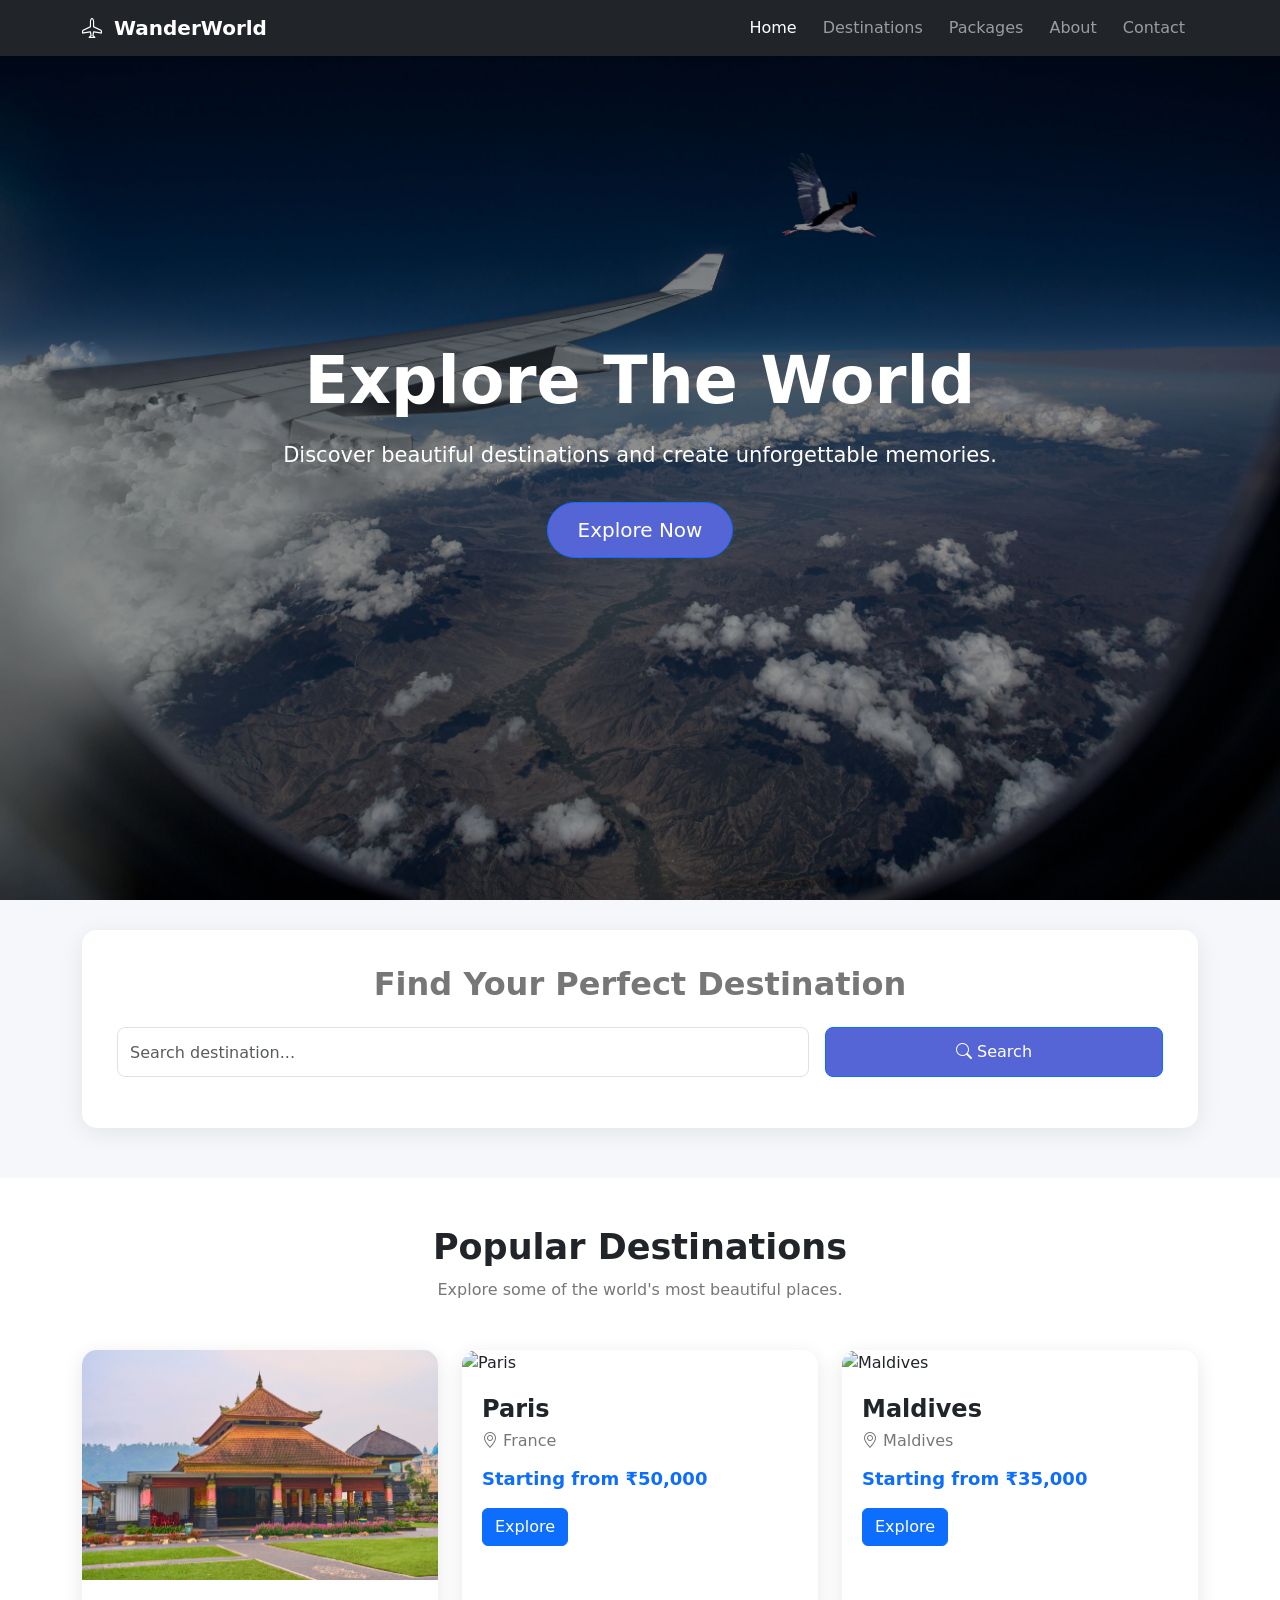
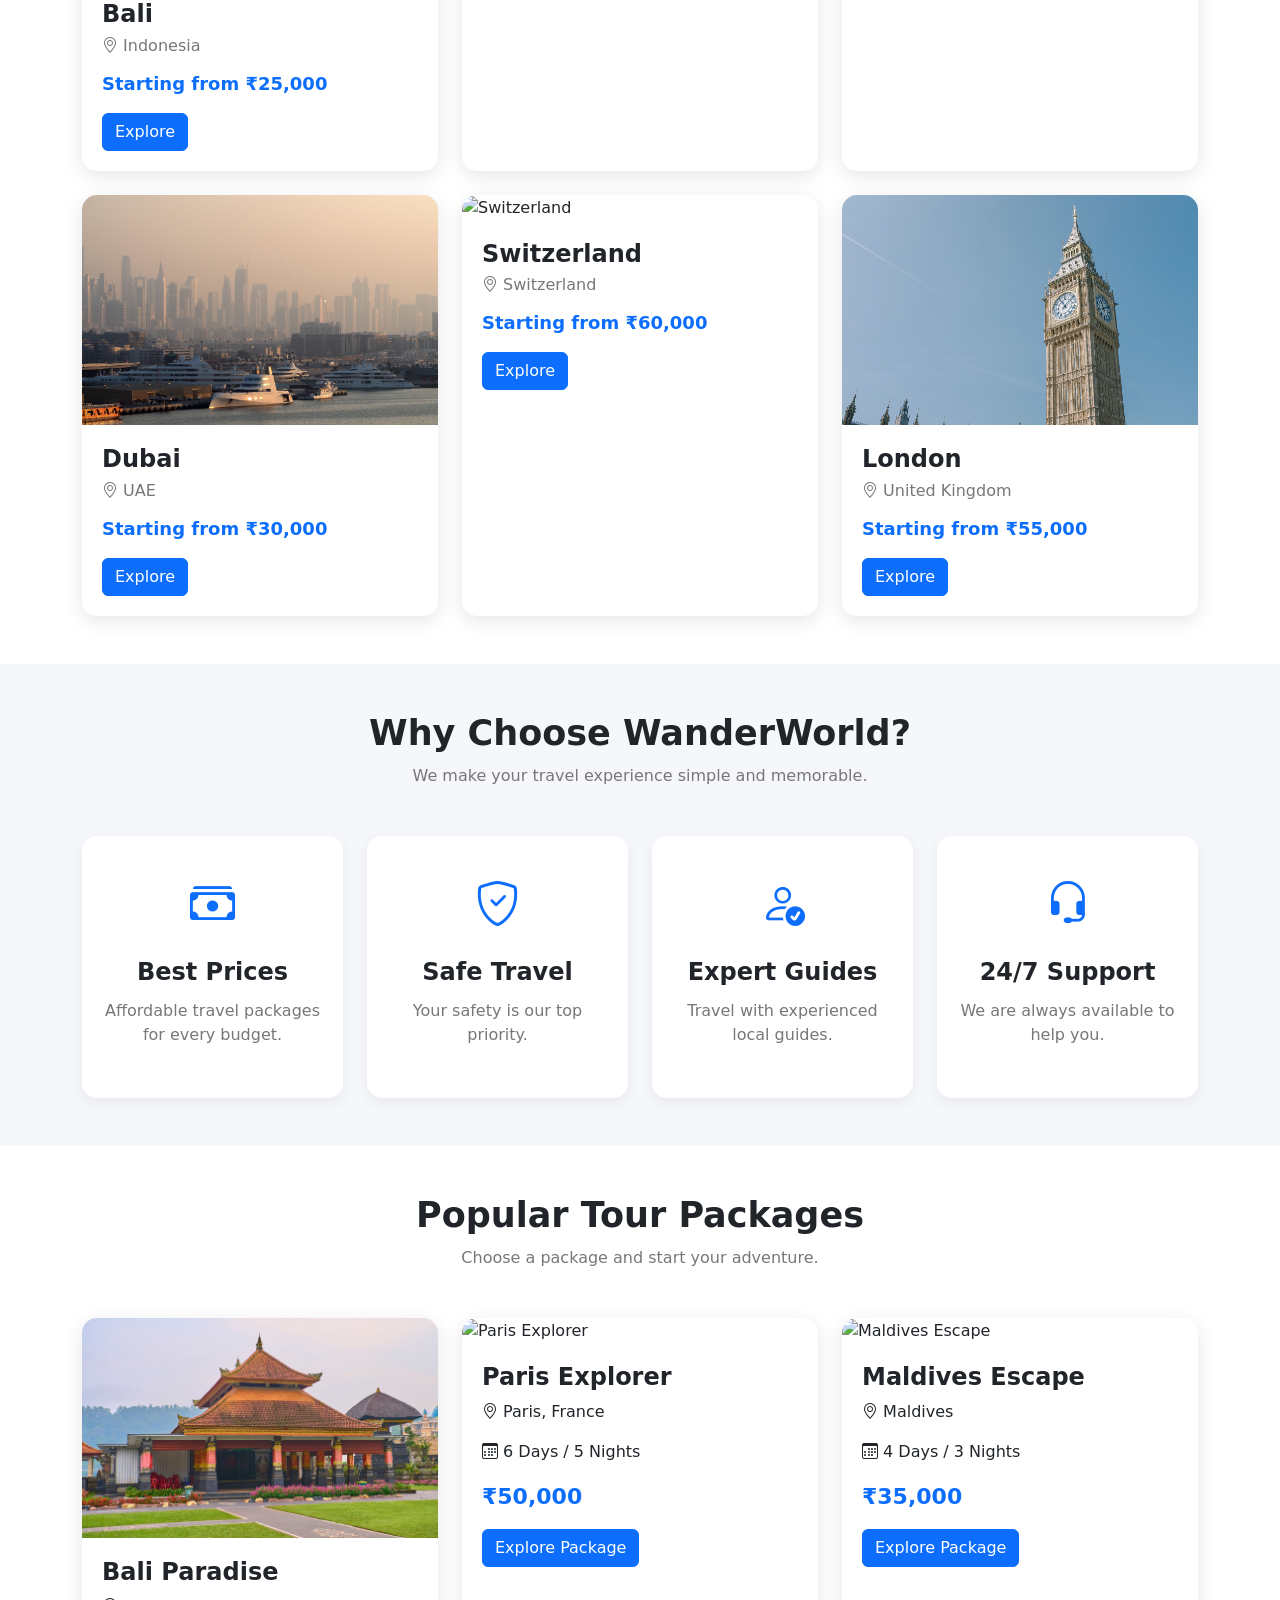
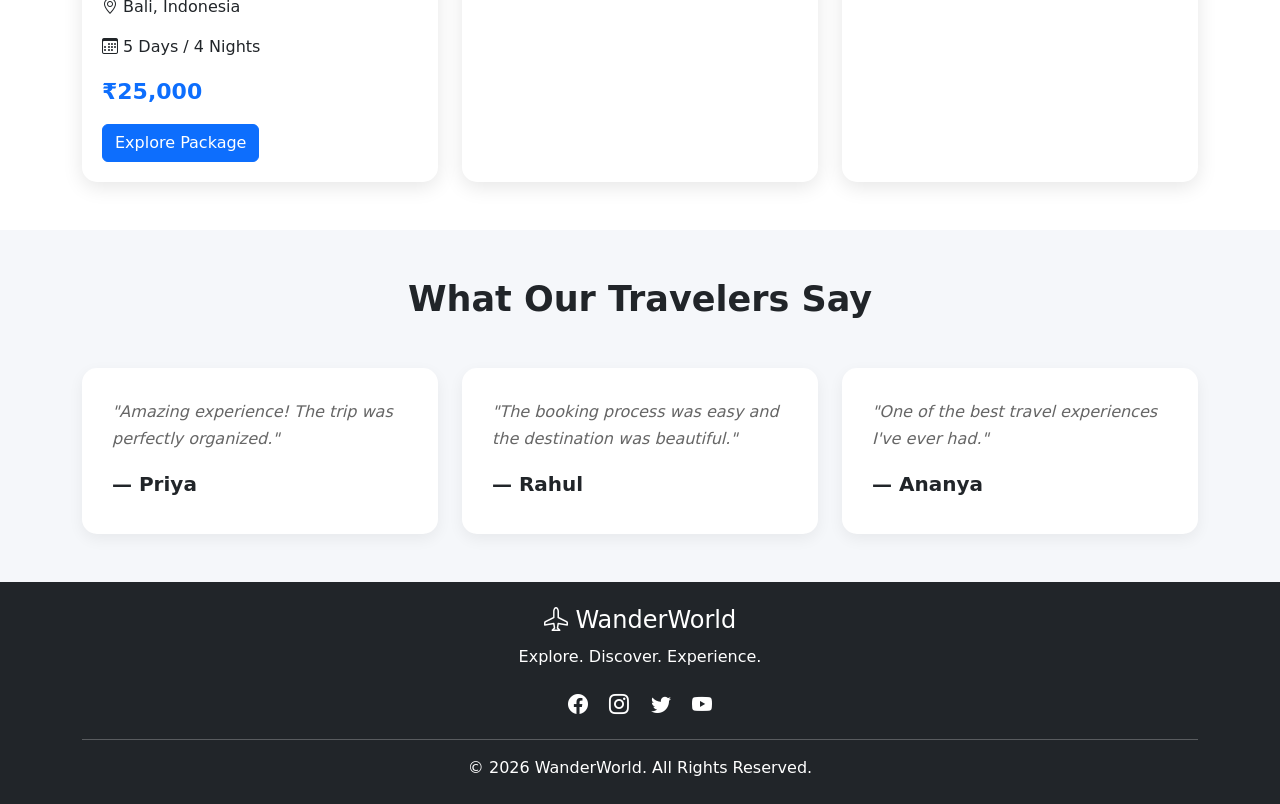
==== commit cf0cf8d7: "error solve" ====
--- a/index.html
+++ b/index.html
@@ -3,6 +3,7 @@
 <head>
     <meta charset="UTF-8">
     <meta name="viewport" content="width=device-width, initial-scale=1.0">
+    <link rel="preload" as="image" href="images/hero.webp" fetchpriority="high">
     <title>Explore the world</title>
     <link rel="stylesheet" href="index.css">
     <link href="https://cdn.jsdelivr.net/npm/bootstrap@5.3.8/dist/css/bootstrap.min.css" rel="stylesheet" integrity="sha384-sRIl4kxILFvY47J16cr9ZwB07vP4J8+LH7qKQnuqkuIAvNWLzeN8tE5YBujZqJLB" crossorigin="anonymous">
--- a/index.css
+++ b/index.css
@@ -12,6 +12,7 @@
     font-family: Arial, Helvetica, sans-serif;
     color: #333;
     background-color: #fff;
+    
 }
 
 section {
@@ -26,7 +27,12 @@
 .section-title p {
     color: #777;
 }
-
+/* .section-title{
+    padding-top: 30px;
+} */
+.page-header{
+    padding-top: 50px !important;
+}
 
 /* =========================
    NAVBAR
@@ -34,6 +40,8 @@
 
 .navbar {
     padding: 15px 0;
+    position: relative;
+    z-index: 1000;
 }
 
 .navbar-brand {
@@ -61,19 +69,21 @@
 .navbar .btn:hover{
     background-color: rgb(88, 83, 151);
 }
+
 /* =========================
    HERO SECTION
 ========================= */
 
 .hero {
     height: 100vh;
+    background-color: #24364b;
 
     background-image:
          linear-gradient(
             rgba(0, 0, 0, 0.45),
             rgba(0, 0, 0, 0.45)
         ),
-        url("./images/hero.jpg");
+        url("./images/hero.webp");
 
     background-size: cover;
     background-position: center;
